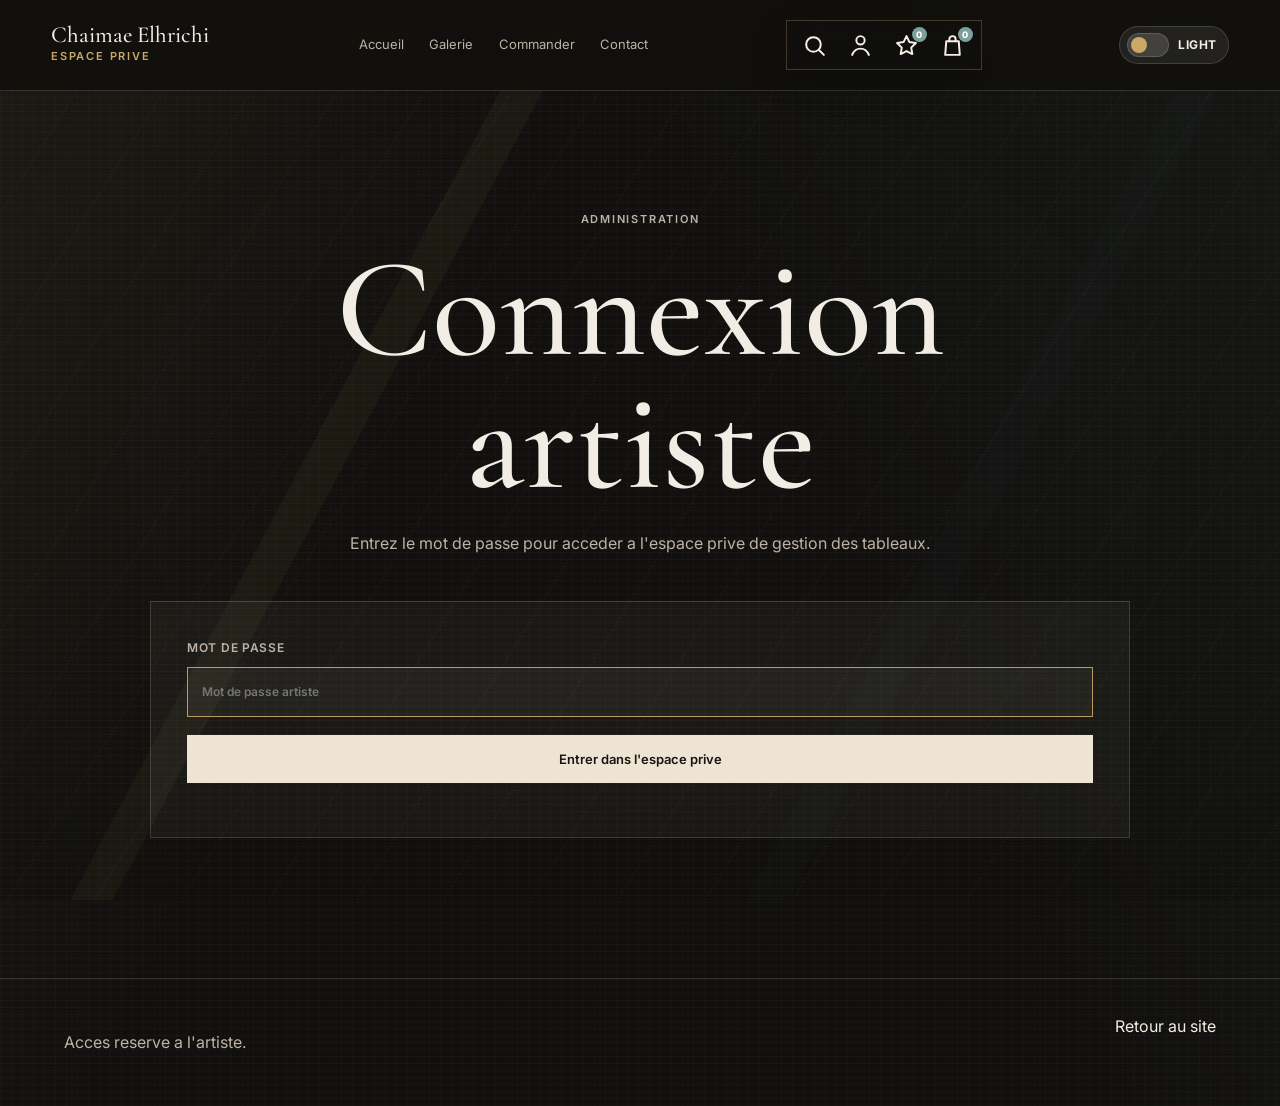
==== admin-espace.html @ 80d7bdbd "Add icon action bar" ====
<!doctype html>
<html lang="fr">
  <head>
    <meta charset="utf-8" />
    <meta name="viewport" content="width=device-width, initial-scale=1" />
    <title>Chaimae Elhrichi | Espace prive</title>
    <link rel="preconnect" href="https://fonts.googleapis.com" />
    <link rel="preconnect" href="https://fonts.gstatic.com" crossorigin />
    <link href="https://fonts.googleapis.com/css2?family=Cormorant+Garamond:wght@400;500;600&family=Inter:wght@300;400;500;600&display=swap" rel="stylesheet" />
    <link rel="stylesheet" href="styles.css?v=20260707-22" />
  </head>
  <body data-page="admin-private">
    <header class="site-header dark" data-reveal>
      <a class="brand" href="index.html"><span>Chaimae Elhrichi</span><small>Espace prive</small></a>
      <nav aria-label="Navigation principale">
        <a href="index.html">Accueil</a>
        <a href="galerie.html">Galerie</a>
        <a href="commander.html">Commander</a>
        <a href="contact.html">Contact</a>
      </nav>
      <div class="header-actions" aria-label="Actions rapides">
        <button class="icon-action" type="button" data-search-open aria-label="Rechercher une oeuvre">
          <svg viewBox="0 0 24 24" aria-hidden="true"><circle cx="11" cy="11" r="7"></circle><path d="m16.5 16.5 4.5 4.5"></path></svg>
        </button>
        <a class="icon-action account-icon" href="compte.html" data-account-link aria-label="Compte client">
          <svg viewBox="0 0 24 24" aria-hidden="true"><circle cx="12" cy="7" r="4"></circle><path d="M4 21c1.6-4.2 4.2-6 8-6s6.4 1.8 8 6"></path></svg>
        </a>
        <a class="icon-action" href="favoris.html" aria-label="Favoris">
          <svg viewBox="0 0 24 24" aria-hidden="true"><path d="m12 3 2.8 5.7 6.2.9-4.5 4.4 1.1 6.2L12 17.3l-5.6 2.9 1.1-6.2L3 9.6l6.2-.9L12 3Z"></path></svg>
          <span class="action-count" data-favorite-count>0</span>
        </a>
        <a class="icon-action" href="panier.html" aria-label="Panier">
          <svg viewBox="0 0 24 24" aria-hidden="true"><path d="M6 8h12l1 13H5L6 8Z"></path><path d="M9 8V6a3 3 0 0 1 6 0v2"></path></svg>
          <span class="action-count" data-cart-count>0</span>
        </a>
      </div>      <button class="theme-toggle" type="button" aria-label="Activer le mode clair" aria-pressed="false">
        <span class="theme-toggle-mark" aria-hidden="true"></span>
        <span class="theme-toggle-text">Light</span>
      </button>
    </header>

    <main class="page-main admin-page">
      <section class="page-intro" data-reveal>
        <p class="eyebrow">Espace prive</p>
        <h1>Gestion des tableaux</h1>
        <p>Ajoutez un nouveau tableau, consultez les ajouts et supprimez une oeuvre si necessaire.</p>
      </section>

      <section class="admin-panel" id="adminPanel">
        <form class="commission-form admin-form" id="adminArtworkForm">
          <label>Titre du tableau<input name="title" type="text" required placeholder="Ex. Le Roi du Silence" /></label>
          <label>Categorie
            <select name="category" required>
              <option value="portrait">Portrait</option>
              <option value="animalier">Animalier</option>
              <option value="paysage">Paysage</option>
              <option value="imaginaire">Imaginaire</option>
              <option value="commande">Commande personnalisee</option>
            </select>
          </label>
          <label>Image du tableau<input name="image" type="file" accept="image/*" required /></label>
          <label>Technique<input name="technique" type="text" placeholder="Acrylique sur toile" /></label>
          <label>Format<input name="size" type="text" placeholder="Format vertical, 60 x 80 cm..." /></label>
          <label>Annee<input name="year" type="text" value="2026" /></label>
          <label>Disponibilite / prix<input name="price" type="text" value="Sur demande" /></label>
          <label class="full">Description
            <textarea name="note" rows="5" placeholder="Courte description du tableau..."></textarea>
          </label>
          <div class="form-actions full">
            <button class="button primary" type="submit">Ajouter le tableau</button>
            <button class="button ghost" id="adminLogoutButton" type="button">Se deconnecter</button>
          </div>
        </form>

        <section class="admin-list-section">
          <p class="eyebrow">Tableaux ajoutes</p>
          <div class="admin-art-list" id="adminArtList"></div>
        </section>
      </section>
    </main>

    <footer class="footer">
      <p>Espace prive de Chaimae Elhrichi.</p>
      <a href="galerie.html">Voir la galerie</a>
    </footer>

    <script src="data.js?v=20260707-16"></script>
    <script src="script.js?v=20260707-22"></script>
    <script src="admin.js?v=20260707-7"></script>
  </body>
</html>
---- styles.css ----
:root {
  --ink: #f1ede4;
  --muted: #bcb3a6;
  --paper: #eee4d3;
  --charcoal: #11100e;
  --charcoal-2: #191713;
  --charcoal-3: #242019;
  --line: rgba(241, 237, 228, 0.16);
  --gold: #caa866;
  --green: #4e6658;
  --red: #8f332e;
  --blue: #355d72;
  --serif: "Cormorant Garamond", Georgia, serif;
  --sans: "Inter", Arial, sans-serif;
}

* {
  box-sizing: border-box;
}

html {
  scroll-behavior: smooth;
}

body {
  margin: 0;
  background: var(--charcoal);
  color: var(--ink);
  font-family: var(--sans);
  font-size: 16px;
  line-height: 1.7;
}

img {
  display: block;
  max-width: 100%;
}

a {
  color: inherit;
  text-decoration: none;
}

button,
input,
select,
textarea {
  font: inherit;
}

.site-header {
  position: fixed;
  inset: 0 0 auto;
  z-index: 20;
  display: flex;
  align-items: center;
  justify-content: space-between;
  gap: 22px;
  padding: 20px clamp(20px, 4vw, 56px);
  background: linear-gradient(rgba(17, 16, 14, 0.92), rgba(17, 16, 14, 0.28));
  backdrop-filter: blur(16px);
}

.site-header.dark {
  background: rgba(17, 16, 14, 0.92);
  border-bottom: 1px solid var(--line);
}

.brand {
  display: grid;
  min-width: 170px;
}

.brand span,
h1,
h2 {
  font-family: var(--serif);
  font-weight: 500;
  line-height: 0.95;
}

.brand span {
  font-size: 23px;
}

.brand small,
.eyebrow {
  color: var(--gold);
  font-size: 11px;
  font-weight: 600;
  letter-spacing: 0.16em;
  text-transform: uppercase;
}

nav {
  display: flex;
  flex-wrap: wrap;
  justify-content: flex-end;
  gap: clamp(12px, 2vw, 26px);
  color: var(--muted);
  font-size: 13px;
}

nav a {
  border-bottom: 1px solid transparent;
  transition: color 180ms ease, border-color 180ms ease;
}

nav a:hover,
nav a.active {
  color: var(--ink);
  border-color: var(--gold);
}

.hero {
  position: relative;
  min-height: 100svh;
  display: grid;
  align-items: end;
  overflow: hidden;
}

.hero-media {
  position: absolute;
  inset: 0;
}

.hero-media::after {
  content: "";
  position: absolute;
  inset: 0;
  background:
    linear-gradient(90deg, rgba(17, 16, 14, 0.9), rgba(17, 16, 14, 0.18) 62%),
    linear-gradient(0deg, rgba(17, 16, 14, 0.96), transparent 46%);
}

.hero-media img {
  width: 100%;
  height: 100%;
  object-fit: cover;
  transform: scale(1.02);
}

.hero-content {
  position: relative;
  z-index: 1;
  width: min(820px, calc(100% - 40px));
  margin: 0 auto;
  padding: 168px 0 90px;
}

h1 {
  margin: 14px 0 20px;
  font-size: clamp(58px, 11vw, 142px);
}

h2 {
  margin: 0;
  font-size: clamp(38px, 6.4vw, 80px);
}

.signature,
.page-intro p,
.feature-copy p,
.about-copy p,
.statement p,
.commission-aside p,
.contact-hero p {
  color: var(--muted);
}

.signature {
  width: min(650px, 100%);
  margin: 0 0 32px;
  font-size: clamp(18px, 2.3vw, 25px);
}

.button {
  display: inline-flex;
  min-height: 48px;
  align-items: center;
  justify-content: center;
  border: 1px solid var(--line);
  padding: 12px 20px;
  color: var(--ink);
  font-size: 13px;
  font-weight: 600;
  transition: transform 180ms ease, background 180ms ease, color 180ms ease, border-color 180ms ease;
}

.button:hover,
.text-link:hover,
.contact-card:hover {
  transform: translateY(-2px);
}

.button.primary {
  background: var(--paper);
  color: #171511;
  border-color: var(--paper);
}

.button.ghost {
  background: rgba(241, 237, 228, 0.04);
}

.hero-actions,
.form-actions {
  display: flex;
  flex-wrap: wrap;
  gap: 12px;
}

.statement {
  padding: 56px clamp(20px, 7vw, 110px);
  border-top: 1px solid var(--line);
  border-bottom: 1px solid var(--line);
  background: var(--charcoal-2);
}

.statement p {
  width: min(1060px, 100%);
  margin: 0 auto;
  font-family: var(--serif);
  font-size: clamp(29px, 4vw, 56px);
  line-height: 1.04;
}

.section,
.page-main {
  padding: clamp(86px, 11vw, 140px) clamp(20px, 5vw, 70px);
}

.page-main {
  min-height: calc(100svh - 120px);
  padding-top: clamp(132px, 16vw, 190px);
}

.page-intro,
.contact-hero {
  width: min(920px, 100%);
  margin: 0 auto 44px;
  text-align: center;
}

.page-intro p,
.contact-hero p {
  width: min(690px, 100%);
  margin: 20px auto 0;
}

.split-feature {
  display: grid;
  grid-template-columns: minmax(260px, 0.8fr) minmax(320px, 1.2fr);
  align-items: center;
  gap: clamp(32px, 7vw, 96px);
}

.text-link {
  display: inline-flex;
  margin-top: 16px;
  color: var(--gold);
  font-weight: 600;
  transition: transform 180ms ease;
}

.featured-strip {
  display: grid;
  grid-template-columns: repeat(3, 1fr);
  gap: 16px;
}

.featured-work {
  display: grid;
  gap: 12px;
  color: var(--muted);
  font-family: var(--serif);
  font-size: 26px;
}

.featured-work img {
  width: 100%;
  aspect-ratio: 4 / 5;
  object-fit: cover;
}

.filters {
  display: flex;
  flex-wrap: wrap;
  justify-content: center;
  gap: 10px;
  margin-bottom: 36px;
}

.filter {
  min-height: 40px;
  border: 1px solid var(--line);
  background: transparent;
  color: var(--muted);
  padding: 9px 15px;
  cursor: pointer;
  transition: background 180ms ease, color 180ms ease, border-color 180ms ease;
}

.filter:hover,
.filter.active {
  border-color: rgba(202, 168, 102, 0.72);
  background: rgba(202, 168, 102, 0.1);
  color: var(--ink);
}

.art-grid {
  display: grid;
  grid-template-columns: repeat(12, 1fr);
  gap: clamp(18px, 2vw, 28px);
}

.art-card {
  grid-column: span 4;
  border: 0;
  padding: 0;
  background: transparent;
  color: inherit;
  text-align: left;
  cursor: zoom-in;
}

.art-card:nth-child(6n + 2),
.art-card:nth-child(6n + 5) {
  grid-column: span 5;
}

.art-card:nth-child(6n + 3) {
  grid-column: span 3;
}

.art-frame {
  display: block;
  overflow: hidden;
  aspect-ratio: 4 / 5;
  background: var(--charcoal-3);
}

.art-card:nth-child(6n + 2) .art-frame,
.art-card:nth-child(6n + 4) .art-frame {
  aspect-ratio: 1 / 1;
}

.art-card:nth-child(6n + 5) .art-frame {
  aspect-ratio: 5 / 4;
}

.art-frame img {
  width: 100%;
  height: 100%;
  object-fit: cover;
  transition: transform 520ms ease, filter 520ms ease;
}

.art-card:hover .art-frame img {
  transform: scale(1.045);
  filter: saturate(1.08);
}

.art-meta {
  display: flex;
  justify-content: space-between;
  gap: 16px;
  padding-top: 13px;
}

.art-title {
  display: block;
  font-family: var(--serif);
  font-size: 27px;
  line-height: 1.02;
}

.art-category,
.art-price {
  display: block;
  margin-top: 4px;
  color: var(--muted);
  font-size: 12px;
}

.art-price {
  text-align: right;
}

.about-page,
.commission-layout {
  display: grid;
  grid-template-columns: minmax(280px, 0.8fr) minmax(320px, 1.2fr);
  gap: clamp(34px, 7vw, 92px);
  align-items: start;
}

.about-portrait img,
.commission-aside img {
  width: 100%;
  aspect-ratio: 4 / 5;
  object-fit: cover;
}

.about-copy h1 {
  font-size: clamp(48px, 7vw, 92px);
}

.commission-aside {
  display: grid;
  gap: 18px;
}

.commission-form {
  display: grid;
  grid-template-columns: repeat(2, minmax(0, 1fr));
  gap: 18px;
}

label {
  display: grid;
  gap: 8px;
  color: var(--muted);
  font-size: 12px;
  font-weight: 600;
  letter-spacing: 0.06em;
  text-transform: uppercase;
}

input,
select,
textarea {
  width: 100%;
  border: 1px solid var(--line);
  border-radius: 0;
  background: rgba(241, 237, 228, 0.04);
  color: var(--ink);
  padding: 14px;
  outline: 0;
  text-transform: none;
}

select option {
  color: #171511;
}

textarea {
  resize: vertical;
}

input:focus,
select:focus,
textarea:focus {
  border-color: rgba(202, 168, 102, 0.9);
}

.full {
  grid-column: 1 / -1;
}

.contact-grid {
  display: grid;
  grid-template-columns: repeat(3, 1fr);
  gap: 18px;
}

.contact-card {
  min-height: 220px;
  display: grid;
  align-content: end;
  gap: 10px;
  border: 1px solid var(--line);
  padding: 26px;
  background: var(--charcoal-2);
  transition: transform 180ms ease, border-color 180ms ease;
}

.contact-card:hover {
  border-color: rgba(202, 168, 102, 0.72);
}

.contact-card span {
  color: var(--gold);
  font-size: 12px;
  font-weight: 600;
  letter-spacing: 0.14em;
  text-transform: uppercase;
}

.contact-card strong {
  font-family: var(--serif);
  font-size: clamp(28px, 3vw, 42px);
  line-height: 1;
}

.footer {
  display: flex;
  justify-content: space-between;
  gap: 22px;
  padding: 34px clamp(20px, 5vw, 70px);
  border-top: 1px solid var(--line);
  color: var(--muted);
}

.footer a {
  color: var(--ink);
}

.lightbox {
  width: min(1160px, calc(100% - 32px));
  max-height: calc(100svh - 32px);
  border: 1px solid var(--line);
  padding: 0;
  background: #11100e;
  color: var(--ink);
}

.lightbox::backdrop {
  background: rgba(0, 0, 0, 0.82);
  backdrop-filter: blur(10px);
}

.close-lightbox {
  position: absolute;
  top: 14px;
  right: 14px;
  z-index: 3;
  width: 42px;
  height: 42px;
  border: 1px solid var(--line);
  background: rgba(17, 16, 14, 0.72);
  color: var(--ink);
  cursor: pointer;
  font-size: 24px;
}

.lightbox-layout {
  display: grid;
  grid-template-columns: minmax(0, 1.35fr) minmax(300px, 0.65fr);
  min-height: 560px;
}

.lightbox-layout img {
  width: 100%;
  height: 100%;
  max-height: calc(100svh - 32px);
  object-fit: contain;
  background: #070706;
}

.lightbox-copy {
  align-self: center;
  padding: clamp(28px, 4vw, 52px);
}

.lightbox-copy h2 {
  margin: 8px 0 14px;
  font-size: clamp(38px, 5vw, 68px);
}

.art-note {
  color: var(--muted);
}

dl {
  display: grid;
  gap: 14px;
  margin: 24px 0 30px;
}

dl div {
  border-top: 1px solid var(--line);
  padding-top: 12px;
}

dt {
  color: var(--muted);
  font-size: 11px;
  font-weight: 600;
  letter-spacing: 0.12em;
  text-transform: uppercase;
}

dd {
  margin: 3px 0 0;
}

[data-reveal] {
  opacity: 0;
  transform: translateY(18px);
  transition: opacity 700ms ease, transform 700ms ease;
}

[data-reveal].is-visible {
  opacity: 1;
  transform: translateY(0);
}

@media (max-width: 920px) {
  .site-header {
    position: absolute;
    align-items: flex-start;
    flex-direction: column;
  }

  nav {
    justify-content: flex-start;
  }

  .split-feature,
  .about-page,
  .commission-layout,
  .lightbox-layout {
    grid-template-columns: 1fr;
  }

  .featured-strip,
  .contact-grid {
    grid-template-columns: 1fr;
  }

  .art-card,
  .art-card:nth-child(6n + 2),
  .art-card:nth-child(6n + 3),
  .art-card:nth-child(6n + 5) {
    grid-column: span 6;
  }

  .lightbox-layout img {
    height: 56svh;
  }
}

@media (max-width: 640px) {
  .site-header {
    padding: 18px 20px;
  }

  nav {
    gap: 11px;
    font-size: 12px;
  }

  h1 {
    font-size: clamp(54px, 17vw, 82px);
  }

  .hero-content {
    padding-top: 214px;
  }

  .hero-actions .button,
  .form-actions .button {
    width: 100%;
  }

  .art-card,
  .art-card:nth-child(6n + 2),
  .art-card:nth-child(6n + 3),
  .art-card:nth-child(6n + 5) {
    grid-column: 1 / -1;
  }

  .commission-form {
    grid-template-columns: 1fr;
  }

  .footer {
    flex-direction: column;
  }
}
/* Uniform gallery thumbnails */
.art-grid {
  grid-template-columns: repeat(auto-fit, minmax(240px, 1fr));
}

.art-card,
.art-card:nth-child(6n + 2),
.art-card:nth-child(6n + 3),
.art-card:nth-child(6n + 5) {
  grid-column: auto;
}

.art-frame,
.art-card:nth-child(6n + 2) .art-frame,
.art-card:nth-child(6n + 4) .art-frame,
.art-card:nth-child(6n + 5) .art-frame {
  aspect-ratio: 1 / 1;
}
@media (max-width: 640px) {
  .art-grid {
    grid-template-columns: 1fr;
  }
}
/* Artistic home atmosphere and motion */
body {
  position: relative;
  overflow-x: hidden;
  background:
    linear-gradient(135deg, rgba(143, 51, 46, 0.18), transparent 28%),
    linear-gradient(215deg, rgba(53, 93, 114, 0.22), transparent 34%),
    repeating-linear-gradient(102deg, rgba(241, 237, 228, 0.025) 0 1px, transparent 1px 16px),
    var(--charcoal);
}

body::before {
  content: "";
  position: fixed;
  inset: 0;
  z-index: -2;
  pointer-events: none;
  background:
    linear-gradient(120deg, transparent 0 18%, rgba(202, 168, 102, 0.11) 18% 20%, transparent 20% 42%, rgba(78, 102, 88, 0.12) 42% 44%, transparent 44% 100%),
    repeating-linear-gradient(16deg, rgba(241, 237, 228, 0.035) 0 2px, transparent 2px 22px);
  background-size: 150% 150%, 100% 100%;
  mix-blend-mode: screen;
  opacity: 0.78;
  animation: studioWash 18s ease-in-out infinite alternate;
}

body::after {
  content: "";
  position: fixed;
  inset: 0;
  z-index: -1;
  pointer-events: none;
  background-image:
    linear-gradient(rgba(241, 237, 228, 0.045) 1px, transparent 1px),
    linear-gradient(90deg, rgba(241, 237, 228, 0.035) 1px, transparent 1px);
  background-size: 72px 72px;
  mask-image: linear-gradient(to bottom, transparent, black 18%, black 78%, transparent);
  opacity: 0.26;
}

.home-hero::before {
  content: "";
  position: absolute;
  inset: auto 0 0;
  z-index: 1;
  height: 34%;
  background: linear-gradient(to top, rgba(17, 16, 14, 0.98), transparent);
  pointer-events: none;
}

.hero-media img {
  animation: heroBreath 16s ease-in-out infinite alternate;
  transform-origin: center;
}

.hero-content .eyebrow,
.hero-content h1,
.signature,
.hero-actions {
  animation: riseIn 900ms ease both;
}

.hero-content h1 {
  animation-delay: 120ms;
}

.signature {
  animation-delay: 240ms;
}

.hero-actions {
  animation-delay: 360ms;
}

.button {
  position: relative;
  overflow: hidden;
}

.button::after {
  content: "";
  position: absolute;
  inset: 0;
  background: linear-gradient(110deg, transparent 0 35%, rgba(255, 255, 255, 0.22) 48%, transparent 62% 100%);
  transform: translateX(-120%);
  transition: transform 620ms ease;
}

.button:hover::after {
  transform: translateX(120%);
}

.artistic-statement {
  position: relative;
  overflow: hidden;
  padding: clamp(78px, 10vw, 132px) clamp(20px, 7vw, 110px);
  background:
    linear-gradient(90deg, rgba(17, 16, 14, 0.7), rgba(17, 16, 14, 0.1)),
    linear-gradient(135deg, rgba(143, 51, 46, 0.42), transparent 34%),
    linear-gradient(24deg, transparent 0 48%, rgba(202, 168, 102, 0.2) 48% 52%, transparent 52%),
    var(--charcoal-2);
}

.artistic-statement::before {
  content: "";
  position: absolute;
  inset: -20% -12%;
  background:
    repeating-linear-gradient(118deg, transparent 0 18px, rgba(241, 237, 228, 0.06) 18px 20px, transparent 20px 46px),
    linear-gradient(75deg, transparent 0 26%, rgba(53, 93, 114, 0.34) 26% 31%, transparent 31% 100%);
  opacity: 0.85;
  transform: rotate(-2deg);
  animation: brushDrift 14s ease-in-out infinite alternate;
}

.artistic-statement::after {
  content: "";
  position: absolute;
  left: clamp(18px, 8vw, 120px);
  right: clamp(18px, 8vw, 120px);
  bottom: 28px;
  height: 1px;
  background: linear-gradient(90deg, transparent, rgba(202, 168, 102, 0.76), transparent);
}

.statement-inner {
  position: relative;
  z-index: 1;
  width: min(980px, 100%);
  margin: 0 auto;
  display: grid;
  gap: 20px;
}

.statement .statement-lead {
  width: min(900px, 100%);
  margin: 0;
  color: var(--ink);
  text-wrap: balance;
}

.statement .statement-note {
  width: min(620px, 100%);
  margin: 0 0 0 auto;
  color: rgba(241, 237, 228, 0.78);
  font-family: var(--sans);
  font-size: clamp(16px, 1.8vw, 21px);
  line-height: 1.65;
}

.featured-work {
  transform: translateY(0);
  transition: transform 300ms ease, color 300ms ease;
}

.featured-work:hover {
  color: var(--ink);
  transform: translateY(-8px);
}

.featured-work img {
  transition: transform 700ms ease, filter 700ms ease, box-shadow 300ms ease;
}

.featured-work:hover img {
  transform: scale(1.035) rotate(-0.6deg);
  filter: saturate(1.15) contrast(1.04);
  box-shadow: 0 22px 48px rgba(0, 0, 0, 0.34);
}

[data-reveal] {
  transition: opacity 820ms ease, transform 820ms ease, filter 820ms ease;
  filter: blur(8px);
}

[data-reveal].is-visible {
  filter: blur(0);
}

@keyframes studioWash {
  from {
    background-position: 0% 0%, 0 0;
    opacity: 0.52;
  }
  to {
    background-position: 100% 70%, 0 0;
    opacity: 0.82;
  }
}

@keyframes heroBreath {
  from {
    transform: scale(1.02) translate3d(0, 0, 0);
    filter: saturate(1) contrast(1);
  }
  to {
    transform: scale(1.1) translate3d(-1.6%, 1.2%, 0);
    filter: saturate(1.12) contrast(1.05);
  }
}

@keyframes riseIn {
  from {
    opacity: 0;
    transform: translateY(28px);
  }
  to {
    opacity: 1;
    transform: translateY(0);
  }
}

@keyframes brushDrift {
  from {
    transform: translateX(-2%) rotate(-2deg);
  }
  to {
    transform: translateX(2%) rotate(1deg);
  }
}

@media (prefers-reduced-motion: reduce) {
  *,
  *::before,
  *::after {
    animation-duration: 1ms !important;
    animation-iteration-count: 1 !important;
    scroll-behavior: auto !important;
    transition-duration: 1ms !important;
  }
}

@media (max-width: 640px) {
  .artistic-statement {
    padding: 70px 20px;
  }

  .statement .statement-note {
    margin-left: 0;
  }
}
/* Refined canvas background and light/dark theme */
html {
  color-scheme: dark;
}

html[data-theme="light"] {
  color-scheme: light;
  --ink: #1d1812;
  --muted: #6f6255;
  --paper: #1d1812;
  --charcoal: #f5ecde;
  --charcoal-2: #fff8ed;
  --charcoal-3: #e7dac8;
  --line: rgba(29, 24, 18, 0.16);
  --gold: #9f7331;
  --green: #587062;
  --red: #9d4037;
  --blue: #426f86;
}

body {
  background-color: var(--charcoal);
  background-image:
    linear-gradient(115deg, rgba(202, 168, 102, 0.08), transparent 34%),
    linear-gradient(245deg, rgba(78, 102, 88, 0.1), transparent 38%),
    repeating-linear-gradient(0deg, rgba(241, 237, 228, 0.028) 0 1px, transparent 1px 7px),
    repeating-linear-gradient(90deg, rgba(241, 237, 228, 0.02) 0 1px, transparent 1px 11px);
}

html[data-theme="light"] body {
  background-image:
    linear-gradient(115deg, rgba(202, 168, 102, 0.16), transparent 34%),
    linear-gradient(245deg, rgba(66, 111, 134, 0.12), transparent 38%),
    repeating-linear-gradient(0deg, rgba(29, 24, 18, 0.035) 0 1px, transparent 1px 8px),
    repeating-linear-gradient(90deg, rgba(29, 24, 18, 0.026) 0 1px, transparent 1px 13px);
}

body::before {
  background:
    linear-gradient(118deg, transparent 0 26%, rgba(202, 168, 102, 0.1) 26% 28%, transparent 28% 58%, rgba(53, 93, 114, 0.08) 58% 60%, transparent 60%),
    repeating-linear-gradient(122deg, transparent 0 38px, rgba(241, 237, 228, 0.035) 38px 40px, transparent 40px 74px);
  background-size: 120% 120%, auto;
  mix-blend-mode: normal;
  opacity: 0.55;
  animation: canvasDrift 24s ease-in-out infinite alternate;
}

body::after {
  background-image:
    radial-gradient(ellipse at center, transparent 0 54%, rgba(0, 0, 0, 0.3) 100%),
    linear-gradient(rgba(241, 237, 228, 0.03) 1px, transparent 1px),
    linear-gradient(90deg, rgba(241, 237, 228, 0.024) 1px, transparent 1px);
  background-size: 100% 100%, 96px 96px, 96px 96px;
  opacity: 0.24;
  mask-image: none;
}

html[data-theme="light"] body::before {
  background:
    linear-gradient(118deg, transparent 0 26%, rgba(159, 115, 49, 0.13) 26% 28%, transparent 28% 58%, rgba(66, 111, 134, 0.1) 58% 60%, transparent 60%),
    repeating-linear-gradient(122deg, transparent 0 38px, rgba(29, 24, 18, 0.04) 38px 40px, transparent 40px 74px);
  opacity: 0.48;
}

html[data-theme="light"] body::after {
  background-image:
    radial-gradient(ellipse at center, transparent 0 58%, rgba(157, 135, 108, 0.22) 100%),
    linear-gradient(rgba(29, 24, 18, 0.034) 1px, transparent 1px),
    linear-gradient(90deg, rgba(29, 24, 18, 0.026) 1px, transparent 1px);
}

.site-header {
  background: linear-gradient(rgba(17, 16, 14, 0.88), rgba(17, 16, 14, 0.32));
}

.site-header.dark {
  background: rgba(17, 16, 14, 0.9);
}

html[data-theme="light"] .site-header,
html[data-theme="light"] .site-header.dark {
  background: rgba(255, 248, 237, 0.86);
  border-bottom: 1px solid rgba(29, 24, 18, 0.12);
  box-shadow: 0 12px 34px rgba(96, 71, 44, 0.08);
}

.theme-toggle {
  display: inline-flex;
  align-items: center;
  gap: 9px;
  min-height: 38px;
  border: 1px solid var(--line);
  border-radius: 999px;
  padding: 6px 11px 6px 7px;
  background: rgba(241, 237, 228, 0.08);
  color: var(--ink);
  cursor: pointer;
  font-size: 12px;
  font-weight: 700;
  letter-spacing: 0.04em;
  text-transform: uppercase;
  transition: background 220ms ease, border-color 220ms ease, transform 220ms ease;
}

.theme-toggle:hover {
  transform: translateY(-2px);
  border-color: rgba(202, 168, 102, 0.72);
}

.theme-toggle-mark {
  position: relative;
  width: 42px;
  height: 24px;
  border-radius: 999px;
  background: rgba(241, 237, 228, 0.16);
  box-shadow: inset 0 0 0 1px var(--line);
}

.theme-toggle-mark::before {
  content: "";
  position: absolute;
  top: 4px;
  left: 4px;
  width: 16px;
  height: 16px;
  border-radius: 50%;
  background: var(--gold);
  transition: transform 220ms ease, background 220ms ease;
}

.theme-toggle[aria-pressed="true"] .theme-toggle-mark::before {
  transform: translateX(18px);
  background: var(--blue);
}

html[data-theme="light"] .theme-toggle {
  background: rgba(29, 24, 18, 0.045);
}

.artistic-statement {
  background:
    linear-gradient(90deg, rgba(17, 16, 14, 0.62), rgba(17, 16, 14, 0.16)),
    repeating-linear-gradient(108deg, rgba(202, 168, 102, 0.08) 0 2px, transparent 2px 30px),
    var(--charcoal-2);
}

.artistic-statement::before {
  background:
    linear-gradient(120deg, transparent 0 32%, rgba(202, 168, 102, 0.16) 32% 34%, transparent 34% 100%),
    repeating-linear-gradient(8deg, rgba(241, 237, 228, 0.03) 0 1px, transparent 1px 8px);
  opacity: 0.72;
  animation: canvasDrift 24s ease-in-out infinite alternate;
}

html[data-theme="light"] .artistic-statement {
  background:
    linear-gradient(90deg, rgba(255, 248, 237, 0.9), rgba(255, 248, 237, 0.56)),
    repeating-linear-gradient(108deg, rgba(159, 115, 49, 0.1) 0 2px, transparent 2px 30px),
    var(--charcoal-2);
}

html[data-theme="light"] .statement .statement-lead,
html[data-theme="light"] .statement .statement-note {
  color: var(--ink);
}

html[data-theme="light"] .button.primary {
  background: #1d1812;
  border-color: #1d1812;
  color: #fff8ed;
}

html[data-theme="light"] .button.ghost,
html[data-theme="light"] input,
html[data-theme="light"] select,
html[data-theme="light"] textarea,
html[data-theme="light"] .contact-card {
  background: rgba(255, 248, 237, 0.62);
}

html[data-theme="light"] .lightbox {
  background: #fff8ed;
  color: var(--ink);
}

html[data-theme="light"] .lightbox-layout img {
  background: #ede1cf;
}

@keyframes canvasDrift {
  from {
    background-position: 0% 0%, 0 0;
  }
  to {
    background-position: 100% 42%, 0 0;
  }
}

@media (max-width: 920px) {
  .theme-toggle {
    align-self: flex-start;
  }
}
/* Keep hero text readable over artwork in both themes */
.hero-content,
.hero-content h1,
.hero-content .signature {
  color: #f8efe4;
}

.hero-content h1 {
  text-shadow: 0 10px 36px rgba(0, 0, 0, 0.86);
}

.hero-content .eyebrow {
  color: #d9ad55;
  text-shadow: 0 4px 18px rgba(0, 0, 0, 0.82);
}

.hero-content .signature {
  color: rgba(248, 239, 228, 0.88);
  text-shadow: 0 5px 22px rgba(0, 0, 0, 0.78);
}

html[data-theme="light"] .hero-media::after {
  background:
    linear-gradient(90deg, rgba(12, 10, 8, 0.9), rgba(12, 10, 8, 0.28) 62%),
    linear-gradient(0deg, rgba(12, 10, 8, 0.88), transparent 50%);
}

html[data-theme="light"] .home-hero .button.primary {
  background: #fff8ed;
  border-color: #fff8ed;
  color: #1d1812;
}

html[data-theme="light"] .home-hero .button.ghost {
  background: rgba(0, 0, 0, 0.28);
  border-color: rgba(255, 248, 237, 0.42);
  color: #fff8ed;
}
/* Private administration */
.admin-login,
.admin-panel,
.admin-list-section {
  width: min(980px, 100%);
  margin: 0 auto;
}

.admin-login {
  display: grid;
  gap: 18px;
  border: 1px solid var(--line);
  padding: clamp(22px, 4vw, 36px);
  background: rgba(241, 237, 228, 0.04);
}

.admin-panel {
  display: grid;
  gap: 42px;
}

.admin-form {
  border: 1px solid var(--line);
  padding: clamp(22px, 4vw, 36px);
  background: rgba(241, 237, 228, 0.04);
}

.admin-message,
.admin-empty {
  margin: 0;
  color: var(--muted);
}

.admin-art-list {
  display: grid;
  gap: 14px;
  margin-top: 18px;
}

.admin-art-item {
  display: grid;
  grid-template-columns: 84px minmax(0, 1fr) auto;
  align-items: center;
  gap: 16px;
  border: 1px solid var(--line);
  padding: 12px;
  background: rgba(241, 237, 228, 0.04);
}

.admin-art-item img {
  width: 84px;
  aspect-ratio: 1 / 1;
  object-fit: cover;
}

.admin-art-item strong,
.admin-art-item span {
  display: block;
}

.admin-art-item strong {
  font-family: var(--serif);
  font-size: 24px;
  line-height: 1;
}

.admin-art-item span {
  color: var(--muted);
  font-size: 12px;
  margin-top: 5px;
}

html[data-theme="light"] .admin-login,
html[data-theme="light"] .admin-form,
html[data-theme="light"] .admin-art-item {
  background: rgba(255, 248, 237, 0.66);
}

@media (max-width: 640px) {
  .admin-art-item {
    grid-template-columns: 64px minmax(0, 1fr);
  }

  .admin-art-item img {
    width: 64px;
  }

  .admin-art-item .button {
    grid-column: 1 / -1;
    width: 100%;
  }
}
/* Dynamic about artwork */
.about-rotator {
  position: relative;
  overflow: hidden;
  background: var(--charcoal-3);
}

.about-rotator img {
  transition: opacity 520ms ease, transform 900ms ease, filter 520ms ease;
}

.about-rotator.is-changing img {
  opacity: 0;
  transform: scale(1.035);
  filter: blur(5px);
}

.about-art-caption {
  position: absolute;
  left: 16px;
  right: 16px;
  bottom: 16px;
  z-index: 2;
  display: inline-flex;
  width: fit-content;
  max-width: calc(100% - 32px);
  padding: 9px 12px;
  background: rgba(17, 16, 14, 0.68);
  color: #f8efe4;
  font-family: var(--serif);
  font-size: clamp(20px, 2.4vw, 30px);
  line-height: 1;
  backdrop-filter: blur(12px);
}

html[data-theme="light"] .about-art-caption {
  background: rgba(255, 248, 237, 0.78);
  color: #1d1812;
}
/* Light mode uses a white artwork veil instead of a black one */
html[data-theme="light"] .hero-media::after {
  background:
    linear-gradient(90deg, rgba(255, 248, 237, 0.9), rgba(255, 248, 237, 0.24) 62%),
    linear-gradient(0deg, rgba(255, 248, 237, 0.88), transparent 50%);
}

html[data-theme="light"] .home-hero::before {
  background: linear-gradient(to top, rgba(255, 248, 237, 0.94), transparent);
}

html[data-theme="light"] .hero-content,
html[data-theme="light"] .hero-content h1,
html[data-theme="light"] .hero-content .signature {
  color: #1d1812;
}

html[data-theme="light"] .hero-content h1 {
  text-shadow: 0 10px 34px rgba(255, 248, 237, 0.82);
}

html[data-theme="light"] .hero-content .eyebrow {
  color: #9f7331;
  text-shadow: 0 4px 18px rgba(255, 248, 237, 0.72);
}

html[data-theme="light"] .hero-content .signature {
  color: rgba(29, 24, 18, 0.78);
  text-shadow: 0 5px 20px rgba(255, 248, 237, 0.78);
}
/* Polished mobile layout */
@media (max-width: 760px) {
  body {
    font-size: 15px;
    line-height: 1.6;
  }

  .site-header,
  .site-header.dark {
    position: sticky;
    top: 0;
    display: grid;
    grid-template-columns: minmax(0, 1fr) auto;
    align-items: center;
    gap: 12px;
    padding: 12px 14px 10px;
    background: rgba(17, 16, 14, 0.94);
    border-bottom: 1px solid var(--line);
  }

  html[data-theme="light"] .site-header,
  html[data-theme="light"] .site-header.dark {
    background: rgba(255, 248, 237, 0.94);
  }

  .brand {
    min-width: 0;
  }

  .brand span {
    font-size: 20px;
    line-height: 1;
  }

  .brand small {
    font-size: 9px;
    letter-spacing: 0.12em;
  }

  .site-header nav {
    grid-column: 1 / -1;
    display: flex;
    flex-wrap: nowrap;
    gap: 8px;
    max-width: 100%;
    overflow-x: auto;
    padding: 4px 0 2px;
    scrollbar-width: none;
  }

  .site-header nav::-webkit-scrollbar {
    display: none;
  }

  nav a {
    flex: 0 0 auto;
    min-height: 34px;
    display: inline-flex;
    align-items: center;
    border: 1px solid var(--line);
    padding: 6px 10px;
    background: rgba(241, 237, 228, 0.05);
    font-size: 12px;
  }

  nav a.active {
    border-color: rgba(202, 168, 102, 0.78);
    background: rgba(202, 168, 102, 0.12);
  }

  .theme-toggle {
    min-height: 34px;
    padding: 5px 9px 5px 6px;
    font-size: 10px;
  }

  .theme-toggle-mark {
    width: 36px;
    height: 21px;
  }

  .theme-toggle-mark::before {
    width: 13px;
    height: 13px;
  }

  .theme-toggle[aria-pressed="true"] .theme-toggle-mark::before {
    transform: translateX(15px);
  }

  .hero {
    min-height: calc(100svh - 104px);
    align-items: end;
  }

  .hero-media img {
    object-position: center top;
  }

  .hero-content {
    width: calc(100% - 28px);
    padding: clamp(150px, 38svh, 260px) 0 36px;
  }

  h1 {
    margin: 10px 0 14px;
    font-size: clamp(46px, 15vw, 70px);
    line-height: 0.92;
  }

  h2,
  .about-copy h1 {
    font-size: clamp(34px, 11vw, 52px);
  }

  .signature {
    margin-bottom: 22px;
    font-size: 17px;
    line-height: 1.45;
  }

  .hero-actions,
  .form-actions {
    display: grid;
    grid-template-columns: 1fr;
    gap: 10px;
  }

  .button,
  .hero-actions .button,
  .form-actions .button {
    width: 100%;
    min-height: 46px;
    padding: 11px 14px;
    text-align: center;
  }

  .statement,
  .section,
  .page-main {
    padding-left: 16px;
    padding-right: 16px;
  }

  .page-main {
    padding-top: 52px;
  }

  .page-intro,
  .contact-hero {
    margin-bottom: 30px;
    text-align: left;
  }

  .page-intro p,
  .contact-hero p {
    margin-left: 0;
    margin-right: 0;
  }

  .artistic-statement {
    padding: 58px 16px;
  }

  .statement .statement-lead {
    font-size: clamp(30px, 10vw, 46px);
    line-height: 1;
  }

  .statement .statement-note {
    margin-left: 0;
    font-size: 16px;
  }

  .split-feature,
  .about-page,
  .commission-layout,
  .lightbox-layout {
    grid-template-columns: 1fr;
    gap: 28px;
  }

  .featured-strip {
    grid-template-columns: 1fr;
  }

  .featured-work {
    font-size: 23px;
  }

  .about-portrait img,
  .commission-aside img,
  .featured-work img {
    aspect-ratio: 1 / 1;
  }

  .commission-form {
    grid-template-columns: 1fr;
    gap: 14px;
  }

  input,
  select,
  textarea {
    min-height: 48px;
    font-size: 16px;
  }

  .filters {
    justify-content: flex-start;
    flex-wrap: nowrap;
    overflow-x: auto;
    padding-bottom: 4px;
    margin-bottom: 24px;
    scrollbar-width: none;
  }

  .filters::-webkit-scrollbar {
    display: none;
  }

  .filter {
    flex: 0 0 auto;
  }

  .art-grid {
    grid-template-columns: 1fr;
    gap: 24px;
  }

  .art-meta {
    align-items: flex-start;
  }

  .art-title {
    font-size: 24px;
  }

  .contact-grid {
    grid-template-columns: 1fr;
    gap: 12px;
  }

  .contact-card {
    min-height: 150px;
    padding: 20px;
  }

  .footer {
    flex-direction: column;
    padding: 26px 16px;
  }

  .lightbox {
    width: calc(100% - 20px);
    max-height: calc(100svh - 20px);
  }

  .lightbox-layout {
    min-height: auto;
  }

  .lightbox-layout img {
    height: 46svh;
  }

  .lightbox-copy {
    padding: 22px;
  }
}

@media (max-width: 380px) {
  .brand span {
    font-size: 18px;
  }

  h1 {
    font-size: clamp(42px, 14vw, 58px);
  }

  .hero-content {
    padding-bottom: 28px;
  }
}


/* Creative polish v17 */
.section-heading {
  width: min(980px, 100%);
  margin: 0 auto 30px;
  display: grid;
  gap: 12px;
}

.section-heading.compact {
  margin-bottom: 24px;
}

.section-heading h2 {
  max-width: 820px;
}

.collection-band {
  position: relative;
  padding-top: clamp(70px, 9vw, 120px);
  padding-bottom: clamp(70px, 9vw, 120px);
  overflow: hidden;
}

.collection-band::before {
  content: "";
  position: absolute;
  inset: 18px clamp(14px, 4vw, 54px);
  border: 1px solid var(--line);
  pointer-events: none;
}

.collection-grid {
  width: min(1120px, 100%);
  margin: 0 auto;
  display: grid;
  grid-template-columns: repeat(3, 1fr);
  gap: 16px;
}

.collection-card {
  min-height: 310px;
  position: relative;
  overflow: hidden;
  display: grid;
  align-content: end;
  gap: 10px;
  padding: 24px;
  border: 1px solid var(--line);
  background: var(--charcoal-2);
  transition: transform 260ms ease, border-color 260ms ease, filter 260ms ease;
}

.collection-card::before,
.collection-card::after {
  content: "";
  position: absolute;
  inset: 0;
  pointer-events: none;
}

.collection-card::before {
  background: linear-gradient(to top, rgba(17, 16, 14, 0.9), transparent 64%);
  z-index: 1;
}

.collection-card::after {
  opacity: 0.88;
  background-size: cover;
  background-position: center;
  transition: transform 700ms ease, filter 700ms ease;
}

.portrait-card::after { background-image: url("CHAMASITE/oeuvre-01.jpeg"); }
.nature-card::after { background-image: url("CHAMASITE/oeuvre-05.jpeg"); }
.dream-card::after { background-image: url("CHAMASITE/oeuvre-15.jpeg"); }

.collection-card:hover {
  transform: translateY(-8px);
  border-color: rgba(202, 168, 102, 0.72);
}

.collection-card:hover::after {
  transform: scale(1.08);
  filter: saturate(1.18) contrast(1.05);
}

.collection-card span,
.collection-card small {
  position: relative;
  z-index: 2;
}

.collection-card span {
  font-family: var(--serif);
  font-size: clamp(30px, 3vw, 44px);
  line-height: 0.95;
}

.collection-card small {
  max-width: 250px;
  color: rgba(248, 239, 228, 0.82);
  font-size: 13px;
}

.process-section {
  background:
    linear-gradient(135deg, rgba(202, 168, 102, 0.08), transparent 34%),
    linear-gradient(45deg, rgba(53, 93, 114, 0.08), transparent 40%),
    var(--charcoal-2);
  border-top: 1px solid var(--line);
  border-bottom: 1px solid var(--line);
}

.process-grid,
.order-guide {
  width: min(1120px, 100%);
  margin: 0 auto;
  display: grid;
  grid-template-columns: repeat(4, 1fr);
  gap: 14px;
}

.process-grid article,
.order-guide div {
  min-height: 176px;
  display: grid;
  align-content: start;
  gap: 12px;
  border: 1px solid var(--line);
  padding: 22px;
  background: rgba(241, 237, 228, 0.035);
}

.process-grid span,
.order-guide span,
.art-badge {
  color: var(--gold);
  font-size: 11px;
  font-weight: 700;
  letter-spacing: 0.14em;
  text-transform: uppercase;
}

.process-grid strong,
.order-guide strong {
  font-family: var(--serif);
  font-size: 31px;
  line-height: 0.96;
}

.process-grid p {
  margin: 0;
  color: var(--muted);
  font-size: 14px;
}

.gallery-note {
  width: min(820px, 100%);
  margin: 0 auto 28px;
  color: var(--muted);
  text-align: center;
}

.art-frame {
  position: relative;
}

.art-badge {
  position: absolute;
  left: 12px;
  bottom: 12px;
  z-index: 2;
  max-width: calc(100% - 24px);
  padding: 8px 10px;
  background: rgba(17, 16, 14, 0.72);
  color: #f8efe4;
  backdrop-filter: blur(10px);
}

.art-card:hover .art-badge {
  background: rgba(202, 168, 102, 0.92);
  color: #171511;
}

.studio-values {
  display: grid;
  grid-template-columns: minmax(260px, 0.85fr) minmax(320px, 1.15fr);
  gap: clamp(26px, 6vw, 80px);
  align-items: start;
  border-top: 1px solid var(--line);
}

.value-list {
  display: grid;
  gap: 12px;
}

.value-list p {
  margin: 0;
  display: grid;
  gap: 7px;
  border-top: 1px solid var(--line);
  padding: 18px 0 4px;
}

.value-list strong {
  font-family: var(--serif);
  font-size: 30px;
  line-height: 1;
}

.value-list span {
  color: var(--muted);
}

.order-guide {
  grid-template-columns: repeat(3, 1fr);
  margin-bottom: 34px;
}

.order-guide div {
  min-height: 118px;
}

html[data-theme="light"] .collection-card::before {
  background: linear-gradient(to top, rgba(29, 24, 18, 0.72), transparent 64%);
}

html[data-theme="light"] .process-grid article,
html[data-theme="light"] .order-guide div {
  background: rgba(255, 248, 237, 0.64);
}

html[data-theme="light"] .art-badge {
  background: rgba(255, 248, 237, 0.78);
  color: #1d1812;
}

@media (max-width: 900px) {
  .collection-grid,
  .process-grid,
  .studio-values,
  .order-guide {
    grid-template-columns: 1fr;
  }

  .collection-card {
    min-height: 250px;
  }

  .process-grid article,
  .order-guide div {
    min-height: auto;
  }

  .gallery-note {
    text-align: left;
  }
}
/* Mobile header alignment v17 */
@media (max-width: 760px) {
  .site-header .theme-toggle {
    grid-column: 2;
    grid-row: 1;
    justify-self: end;
    align-self: center;
    width: auto;
  }

  .site-header nav {
    grid-row: 2;
  }
}
/* Cart and checkout v18 */
.cart-nav-link {
  display: inline-flex;
  align-items: center;
  gap: 7px;
}

.cart-count {
  min-width: 20px;
  min-height: 20px;
  display: inline-flex;
  align-items: center;
  justify-content: center;
  border-radius: 999px;
  background: var(--gold);
  color: #171511;
  font-size: 11px;
  font-weight: 800;
  line-height: 1;
}

.cart-count[hidden] {
  display: none;
}

.cart-layout {
  width: min(1180px, 100%);
  margin: 0 auto;
  display: grid;
  grid-template-columns: minmax(0, 1.25fr) minmax(300px, 0.75fr);
  gap: clamp(22px, 4vw, 46px);
  align-items: start;
}

.cart-items {
  display: grid;
  gap: 14px;
}

.cart-item,
.empty-cart,
.cart-summary {
  border: 1px solid var(--line);
  background: rgba(241, 237, 228, 0.04);
}

.cart-item {
  display: grid;
  grid-template-columns: 118px minmax(0, 1fr) auto;
  gap: 18px;
  align-items: center;
  padding: 14px;
}

.cart-item img {
  width: 118px;
  aspect-ratio: 1 / 1;
  object-fit: cover;
}

.cart-item h2 {
  margin: 7px 0 8px;
  font-size: clamp(28px, 3.4vw, 46px);
}

.cart-item p,
.payment-note,
.cart-summary-text {
  margin: 0;
  color: var(--muted);
}

.empty-cart {
  min-height: 260px;
  display: grid;
  place-items: center;
  gap: 16px;
  padding: 28px;
  text-align: center;
}

.cart-summary {
  position: sticky;
  top: 104px;
  display: grid;
  gap: 18px;
  padding: clamp(22px, 3vw, 32px);
}

.cart-summary h2 {
  font-size: clamp(34px, 4vw, 58px);
}

.cart-actions {
  display: grid;
  gap: 10px;
}

.button.disabled,
.button[aria-disabled="true"] {
  opacity: 0.52;
  pointer-events: none;
}

.cart-toast {
  position: fixed;
  right: 18px;
  bottom: 18px;
  z-index: 60;
  max-width: min(360px, calc(100% - 36px));
  border: 1px solid rgba(202, 168, 102, 0.68);
  background: rgba(17, 16, 14, 0.92);
  color: #f8efe4;
  padding: 13px 15px;
  transform: translateY(16px);
  opacity: 0;
  pointer-events: none;
  transition: opacity 220ms ease, transform 220ms ease;
  backdrop-filter: blur(14px);
}

.cart-toast.is-visible {
  opacity: 1;
  transform: translateY(0);
}

html[data-theme="light"] .cart-item,
html[data-theme="light"] .empty-cart,
html[data-theme="light"] .cart-summary {
  background: rgba(255, 248, 237, 0.68);
}

html[data-theme="light"] .cart-toast {
  background: rgba(255, 248, 237, 0.94);
  color: #1d1812;
}

@media (max-width: 860px) {
  .cart-layout,
  .cart-item {
    grid-template-columns: 1fr;
  }

  .cart-summary {
    position: static;
  }

  .cart-item img {
    width: 100%;
  }
}
/* Client account v19 */
.account-layout {
  width: min(1180px, 100%);
  margin: 0 auto;
  display: grid;
  grid-template-columns: repeat(2, minmax(0, 1fr));
  gap: 18px;
  align-items: start;
}

.account-card {
  display: grid;
  gap: 16px;
  border: 1px solid var(--line);
  padding: clamp(22px, 4vw, 34px);
  background: rgba(241, 237, 228, 0.04);
}

.account-card h2 {
  font-size: clamp(34px, 4.8vw, 62px);
}

.account-profile {
  grid-column: 1 / -1;
}

.account-profile form {
  display: grid;
  grid-template-columns: repeat(2, minmax(0, 1fr));
  gap: 16px;
}

.account-profile textarea,
.account-profile .form-actions {
  grid-column: 1 / -1;
}

.account-message,
.cart-account-hint {
  margin: 0;
  color: var(--muted);
}

.cart-account-hint a {
  color: var(--gold);
  font-weight: 700;
}

.account-nav-link {
  white-space: nowrap;
}

html[data-theme="light"] .account-card {
  background: rgba(255, 248, 237, 0.68);
}

@media (max-width: 860px) {
  .account-layout,
  .account-profile form {
    grid-template-columns: 1fr;
  }
}
/* Icon action bar v21 */
.header-actions {
  display: inline-flex;
  align-items: center;
  gap: 14px;
  padding: 8px 10px;
  border: 1px solid rgba(241, 237, 228, 0.12);
  background: rgba(31, 39, 54, 0.52);
}

.icon-action {
  position: relative;
  width: 28px;
  height: 28px;
  display: inline-grid;
  place-items: center;
  border: 0;
  padding: 0;
  background: transparent;
  color: var(--ink);
  cursor: pointer;
}

.icon-action svg {
  width: 24px;
  height: 24px;
  fill: none;
  stroke: currentColor;
  stroke-width: 1.8;
  stroke-linecap: round;
  stroke-linejoin: round;
}

.icon-action:hover,
.icon-action.active {
  color: var(--gold);
}

.action-count {
  position: absolute;
  top: -4px;
  right: -6px;
  min-width: 15px;
  height: 15px;
  display: inline-flex;
  align-items: center;
  justify-content: center;
  border-radius: 999px;
  background: #7ca09b;
  color: #fff;
  font-size: 9px;
  font-weight: 800;
  line-height: 1;
}

.search-panel {
  width: min(720px, calc(100% - 28px));
  border: 1px solid var(--line);
  padding: 0;
  background: var(--charcoal-2);
  color: var(--ink);
}

.search-panel::backdrop {
  background: rgba(0, 0, 0, 0.68);
  backdrop-filter: blur(8px);
}

.search-box {
  display: grid;
  gap: 18px;
  padding: clamp(24px, 5vw, 42px);
}

.search-box input {
  min-height: 54px;
  font-size: 18px;
}

.search-results {
  display: grid;
  gap: 10px;
  max-height: 54svh;
  overflow: auto;
}

.search-result {
  display: grid;
  grid-template-columns: 72px minmax(0, 1fr);
  gap: 13px;
  align-items: center;
  border: 1px solid var(--line);
  padding: 10px;
  background: rgba(241, 237, 228, 0.04);
  color: inherit;
  cursor: pointer;
  text-align: left;
}

.search-result img {
  width: 72px;
  aspect-ratio: 1 / 1;
  object-fit: cover;
}

.search-result strong,
.search-result small {
  display: block;
}

.search-result strong {
  font-family: var(--serif);
  font-size: 24px;
  line-height: 1;
}

.search-result small {
  color: var(--muted);
  margin-top: 5px;
}

html[data-theme="light"] .header-actions {
  background: rgba(65, 75, 92, 0.08);
  border-color: rgba(29, 24, 18, 0.12);
}

@media (max-width: 760px) {
  .site-header {
    grid-template-columns: minmax(0, 1fr) auto auto;
  }

  .header-actions {
    grid-column: 1 / -1;
    grid-row: 3;
    justify-content: center;
    gap: 20px;
    width: 100%;
  }

  .site-header .theme-toggle {
    grid-column: 3;
  }
}
/* Icon bar refinement v22 */
.header-actions {
  border-radius: 0;
  background: rgba(45, 55, 74, 0.96);
  border-color: transparent;
  gap: 18px;
  padding: 10px 14px;
}

.icon-action {
  color: #fff8ed;
}

.icon-action svg {
  width: 25px;
  height: 25px;
  stroke-width: 1.9;
}

@media (max-width: 760px) {
  .header-actions {
    grid-column: 1 / -1;
    grid-row: 3;
    width: fit-content;
    justify-self: start;
    gap: 18px;
    padding: 9px 14px;
  }
}
/* Neutral icon bar v22 */
.header-actions {
  background: rgba(17, 16, 14, 0.58);
  border: 1px solid rgba(202, 168, 102, 0.28);
  box-shadow: 0 14px 34px rgba(0, 0, 0, 0.18);
  backdrop-filter: blur(16px);
}

.icon-action {
  color: #f8efe4;
}

.icon-action:hover,
.icon-action.active {
  color: var(--gold);
}

html[data-theme="light"] .header-actions {
  background: rgba(255, 248, 237, 0.72);
  border-color: rgba(159, 115, 49, 0.24);
  box-shadow: 0 12px 30px rgba(96, 71, 44, 0.1);
}

html[data-theme="light"] .icon-action {
  color: #1d1812;
}

html[data-theme="light"] .icon-action:hover,
html[data-theme="light"] .icon-action.active {
  color: var(--gold);
}

@media (max-width: 760px) {
  .header-actions {
    width: min(260px, 100%);
    justify-self: center;
    justify-content: center;
    gap: 22px;
    padding: 10px 16px;
  }

  .icon-action {
    width: 30px;
    height: 30px;
  }
}
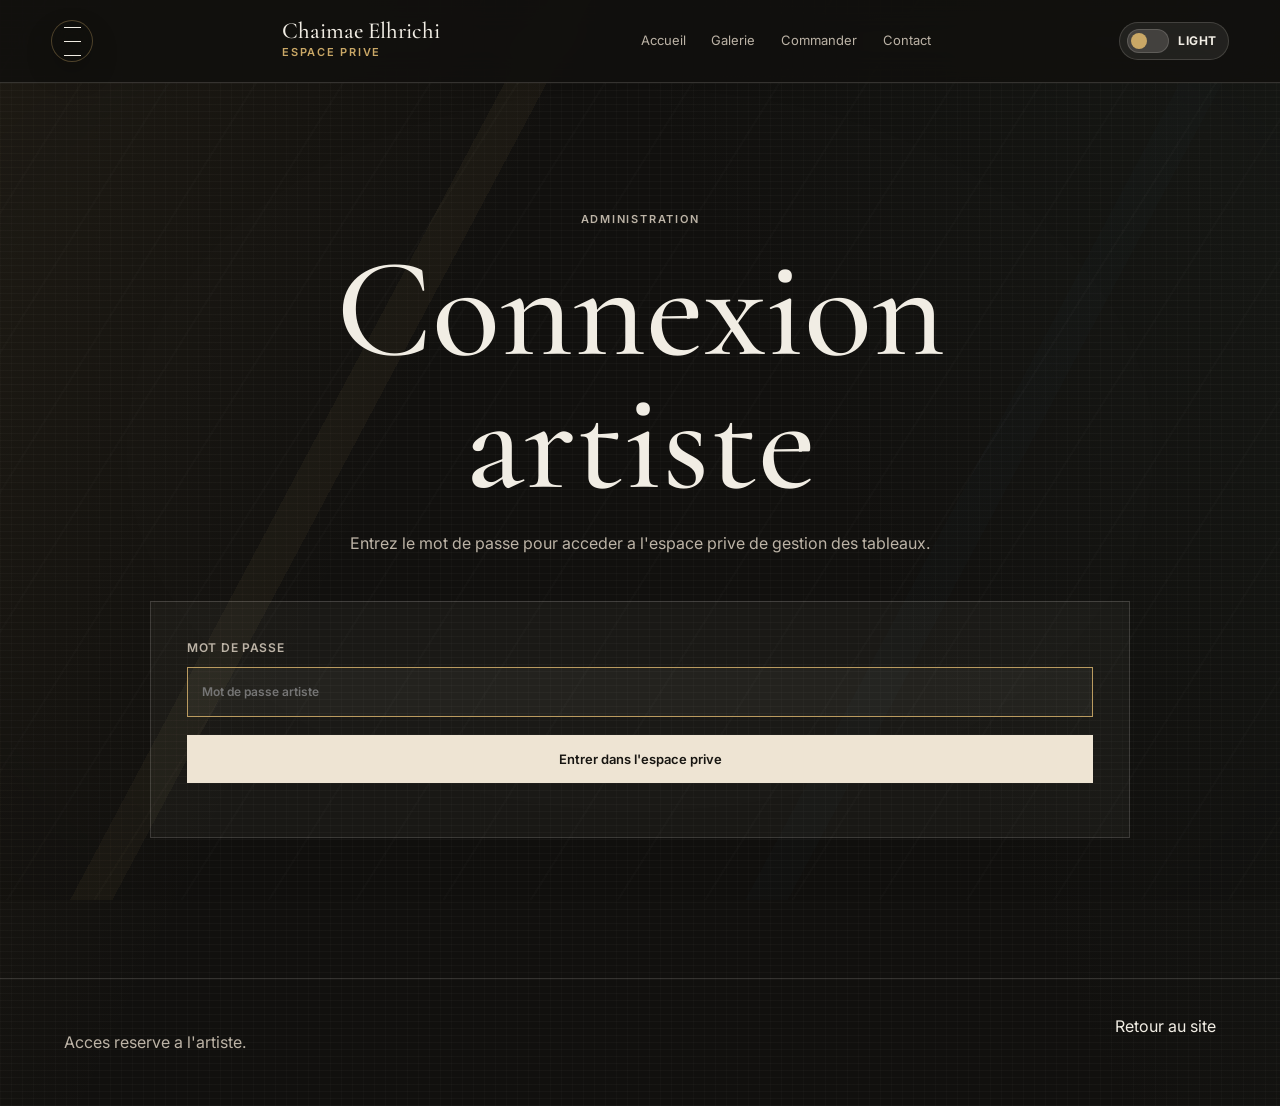
==== commit 8a7c8599: "Move client actions into left drawer" ====
--- a/admin-espace.html
+++ b/admin-espace.html
@@ -7,10 +7,13 @@
     <link rel="preconnect" href="https://fonts.googleapis.com" />
     <link rel="preconnect" href="https://fonts.gstatic.com" crossorigin />
     <link href="https://fonts.googleapis.com/css2?family=Cormorant+Garamond:wght@400;500;600&family=Inter:wght@300;400;500;600&display=swap" rel="stylesheet" />
-    <link rel="stylesheet" href="styles.css?v=20260707-22" />
+    <link rel="stylesheet" href="styles.css?v=20260712-01" />
   </head>
   <body data-page="admin-private">
     <header class="site-header dark" data-reveal>
+      <button class="action-menu-toggle" type="button" data-action-menu-toggle aria-label="Ouvrir le menu client" aria-expanded="false">
+        <span></span><span></span><span></span>
+      </button>
       <a class="brand" href="index.html"><span>Chaimae Elhrichi</span><small>Espace prive</small></a>
       <nav aria-label="Navigation principale">
         <a href="index.html">Accueil</a>
@@ -19,17 +22,17 @@
         <a href="contact.html">Contact</a>
       </nav>
       <div class="header-actions" aria-label="Actions rapides">
-        <button class="icon-action" type="button" data-search-open aria-label="Rechercher une oeuvre">
+        <button class="icon-action" type="button" data-search-open aria-label="Rechercher une oeuvre" data-menu-label="Recherche">
           <svg viewBox="0 0 24 24" aria-hidden="true"><circle cx="11" cy="11" r="7"></circle><path d="m16.5 16.5 4.5 4.5"></path></svg>
         </button>
-        <a class="icon-action account-icon" href="compte.html" data-account-link aria-label="Compte client">
+        <a class="icon-action account-icon" href="compte.html" data-account-link aria-label="Compte client" data-menu-label="Compte">
           <svg viewBox="0 0 24 24" aria-hidden="true"><circle cx="12" cy="7" r="4"></circle><path d="M4 21c1.6-4.2 4.2-6 8-6s6.4 1.8 8 6"></path></svg>
         </a>
-        <a class="icon-action" href="favoris.html" aria-label="Favoris">
+        <a class="icon-action" href="favoris.html" aria-label="Wishlist" data-menu-label="Wishlist">
           <svg viewBox="0 0 24 24" aria-hidden="true"><path d="m12 3 2.8 5.7 6.2.9-4.5 4.4 1.1 6.2L12 17.3l-5.6 2.9 1.1-6.2L3 9.6l6.2-.9L12 3Z"></path></svg>
           <span class="action-count" data-favorite-count>0</span>
         </a>
-        <a class="icon-action" href="panier.html" aria-label="Panier">
+        <a class="icon-action" href="panier.html" aria-label="Panier" data-menu-label="Panier">
           <svg viewBox="0 0 24 24" aria-hidden="true"><path d="M6 8h12l1 13H5L6 8Z"></path><path d="M9 8V6a3 3 0 0 1 6 0v2"></path></svg>
           <span class="action-count" data-cart-count>0</span>
         </a>
@@ -85,17 +88,7 @@
     </footer>
 
     <script src="data.js?v=20260707-16"></script>
-    <script src="script.js?v=20260707-22"></script>
+    <script src="script.js?v=20260712-01"></script>
     <script src="admin.js?v=20260707-7"></script>
   </body>
 </html>
-
-
-
-
-
-
-
-
-
-
--- a/styles.css
+++ b/styles.css
@@ -2325,4 +2325,570 @@
     width: 30px;
     height: 30px;
   }
-}+}
+/* Transformation slider v23 */
+.transformation-section {
+  background:
+    linear-gradient(135deg, rgba(202, 168, 102, 0.08), transparent 36%),
+    linear-gradient(225deg, rgba(78, 102, 88, 0.1), transparent 42%),
+    var(--charcoal);
+  border-top: 1px solid var(--line);
+  border-bottom: 1px solid var(--line);
+}
+
+.transformation-heading {
+  text-align: center;
+}
+
+.transformation-heading p:not(.eyebrow) {
+  width: min(680px, 100%);
+  margin: 0 auto;
+  color: var(--muted);
+}
+
+.transformation-compare {
+  --split: 50%;
+  position: relative;
+  width: min(980px, 100%);
+  aspect-ratio: 16 / 8;
+  min-height: 360px;
+  margin: 34px auto 0;
+  overflow: hidden;
+  border: 1px solid rgba(202, 168, 102, 0.28);
+  background: #c7bbb0;
+  box-shadow: 0 28px 70px rgba(0, 0, 0, 0.28);
+  isolation: isolate;
+}
+
+.transform-scene {
+  position: absolute;
+  inset: 0;
+  overflow: hidden;
+  background:
+    linear-gradient(#d2cdc4 0 58%, #ad9780 58% 61%, #7b6146 61% 100%);
+}
+
+.transform-before {
+  filter: saturate(0.66) contrast(0.9);
+}
+
+.transform-after {
+  clip-path: inset(0 0 0 var(--split));
+  background:
+    radial-gradient(circle at 78% 20%, rgba(255, 236, 190, 0.5), transparent 18%),
+    linear-gradient(#cfc5b8 0 58%, #b69063 58% 61%, #6d4f34 61% 100%);
+}
+
+.room-wall {
+  position: absolute;
+  left: 34%;
+  top: 10%;
+  width: 34%;
+  height: 28%;
+  border: 10px solid rgba(99, 66, 42, 0.35);
+  box-shadow: 0 14px 28px rgba(0, 0, 0, 0.16);
+}
+
+.empty-wall {
+  border-style: dashed;
+  opacity: 0.38;
+  background: rgba(255, 255, 255, 0.16);
+}
+
+.art-wall {
+  border-color: rgba(112, 69, 40, 0.82);
+  background: #1b1612;
+}
+
+.art-wall img {
+  width: 100%;
+  height: 100%;
+  object-fit: cover;
+  filter: saturate(1.15) contrast(1.03);
+}
+
+.room-sofa {
+  position: absolute;
+  left: 30%;
+  bottom: 18%;
+  width: 38%;
+  height: 18%;
+  border-radius: 16px 16px 5px 5px;
+  background: linear-gradient(135deg, #d0b897, #9a7756);
+  box-shadow: inset 0 -18px 0 rgba(72, 45, 30, 0.16), 0 16px 26px rgba(0, 0, 0, 0.18);
+}
+
+.room-sofa::before,
+.room-sofa::after,
+.room-sofa span {
+  content: "";
+  position: absolute;
+  bottom: 48%;
+  width: 17%;
+  height: 34%;
+  border-radius: 3px;
+  background: linear-gradient(135deg, #f0dcae, #aa7d42);
+  box-shadow: 0 8px 12px rgba(0, 0, 0, 0.1);
+}
+
+.room-sofa::before { left: 22%; }
+.room-sofa::after { right: 22%; }
+.room-sofa span { left: 43%; background: linear-gradient(135deg, #fff2ca, #c29a52); }
+
+.room-chair {
+  position: absolute;
+  left: 7%;
+  bottom: 14%;
+  width: 20%;
+  height: 26%;
+  border-radius: 10px 10px 4px 4px;
+  transform: skewY(-4deg);
+  background: linear-gradient(130deg, #caa866, #785232);
+  box-shadow: inset -18px -18px 0 rgba(255, 255, 255, 0.08), 0 16px 24px rgba(0, 0, 0, 0.16);
+}
+
+.room-table {
+  position: absolute;
+  left: 38%;
+  bottom: 6%;
+  width: 26%;
+  height: 10%;
+  border-radius: 50%;
+  background: radial-gradient(ellipse at center, #d7ad67, #795134 72%);
+  box-shadow: 0 16px 22px rgba(0, 0, 0, 0.24);
+}
+
+.room-vase {
+  position: absolute;
+  left: 15%;
+  bottom: 44%;
+  width: 3.5%;
+  height: 13%;
+  border-radius: 50% 50% 42% 42%;
+  background: linear-gradient(90deg, #7a4f2f, #d2a158, #6f4628);
+}
+
+.room-vase::before {
+  content: "";
+  position: absolute;
+  left: -170%;
+  bottom: 76%;
+  width: 440%;
+  height: 80%;
+  background:
+    radial-gradient(circle at 15% 62%, #f3ead5 0 8%, transparent 9%),
+    radial-gradient(circle at 45% 22%, #f9f2df 0 9%, transparent 10%),
+    radial-gradient(circle at 72% 54%, #e9dcc6 0 8%, transparent 9%),
+    linear-gradient(70deg, transparent 47%, #65735c 48% 52%, transparent 53%);
+}
+
+.room-lamp {
+  position: absolute;
+  right: 15%;
+  bottom: 28%;
+  width: 7%;
+  height: 25%;
+}
+
+.room-lamp::before {
+  content: "";
+  position: absolute;
+  left: 46%;
+  bottom: 0;
+  width: 8%;
+  height: 56%;
+  background: #806343;
+}
+
+.room-lamp::after {
+  content: "";
+  position: absolute;
+  left: 0;
+  top: 0;
+  width: 100%;
+  height: 38%;
+  border-radius: 3px;
+  background: radial-gradient(circle at center, #fff3cb, #d6b77d);
+  box-shadow: 0 0 34px rgba(255, 222, 148, 0.58);
+}
+
+.compare-label {
+  position: absolute;
+  z-index: 5;
+  top: 28px;
+  padding: 8px 16px;
+  background: rgba(17, 16, 14, 0.82);
+  color: #fff8ed;
+  font-weight: 800;
+  letter-spacing: 0.05em;
+}
+
+.before-label { left: 28px; }
+.after-label { right: 28px; }
+
+.compare-divider {
+  position: absolute;
+  z-index: 8;
+  top: 0;
+  bottom: 0;
+  left: var(--split);
+  width: 2px;
+  transform: translateX(-1px);
+  background: rgba(255, 255, 255, 0.88);
+}
+
+.compare-divider span {
+  position: absolute;
+  top: 50%;
+  left: 50%;
+  width: 54px;
+  height: 54px;
+  display: grid;
+  place-items: center;
+  transform: translate(-50%, -50%);
+  border-radius: 50%;
+  background: rgba(255, 248, 237, 0.96);
+  color: #1d1812;
+  font-size: 24px;
+  box-shadow: 0 12px 28px rgba(0, 0, 0, 0.18);
+}
+
+.compare-range {
+  position: absolute;
+  inset: 0;
+  z-index: 9;
+  width: 100%;
+  height: 100%;
+  opacity: 0;
+  cursor: ew-resize;
+}
+
+html[data-theme="light"] .transformation-section {
+  background: #fff8ed;
+}
+
+html[data-theme="light"] .transformation-compare {
+  box-shadow: 0 24px 58px rgba(96, 71, 44, 0.16);
+}
+
+@media (max-width: 760px) {
+  .transformation-heading {
+    text-align: left;
+  }
+
+  .transformation-compare {
+    aspect-ratio: 4 / 5;
+    min-height: 440px;
+  }
+
+  .room-wall {
+    left: 21%;
+    top: 11%;
+    width: 58%;
+    height: 24%;
+  }
+
+  .room-sofa {
+    left: 16%;
+    width: 68%;
+    bottom: 20%;
+  }
+
+  .room-chair {
+    left: 4%;
+    width: 27%;
+    height: 22%;
+  }
+
+  .room-lamp {
+    right: 8%;
+    bottom: 34%;
+    width: 12%;
+  }
+
+  .compare-label {
+    top: 16px;
+    padding: 7px 12px;
+    font-size: 12px;
+  }
+
+  .before-label { left: 16px; }
+  .after-label { right: 16px; }
+}
+/* Photographic transformation v24 */
+.photo-transformation {
+  background: #171511;
+  aspect-ratio: 16 / 8;
+  min-height: 390px;
+}
+
+.compare-photo {
+  position: absolute;
+  inset: 0;
+  overflow: hidden;
+}
+
+.compare-photo > img {
+  width: 100%;
+  height: 100%;
+  object-fit: cover;
+  filter: saturate(0.96) contrast(0.98);
+}
+
+.compare-before::after {
+  content: "";
+  position: absolute;
+  inset: 0;
+  background: linear-gradient(90deg, rgba(220, 214, 205, 0.3), rgba(255, 255, 255, 0.06));
+  pointer-events: none;
+}
+
+.compare-after {
+  clip-path: inset(0 0 0 var(--split));
+}
+
+.compare-after > img {
+  filter: saturate(1.08) contrast(1.04) brightness(1.03);
+}
+
+.real-art-frame {
+  position: absolute;
+  left: 49%;
+  top: 14%;
+  width: 24%;
+  aspect-ratio: 1.65 / 1;
+  padding: 9px;
+  background: linear-gradient(135deg, #7c512e, #d0a564 38%, #6b3f22);
+  box-shadow: 0 18px 34px rgba(0, 0, 0, 0.26);
+  transform: perspective(900px) rotateY(-2deg) rotateZ(-0.4deg);
+  z-index: 4;
+}
+
+.real-art-frame img {
+  width: 100%;
+  height: 100%;
+  object-fit: cover;
+}
+
+.after-warmth {
+  position: absolute;
+  inset: 0;
+  z-index: 3;
+  background:
+    radial-gradient(circle at 72% 34%, rgba(255, 222, 156, 0.22), transparent 22%),
+    linear-gradient(90deg, transparent, rgba(202, 168, 102, 0.13));
+  pointer-events: none;
+  mix-blend-mode: screen;
+}
+
+.photo-transformation .compare-label {
+  background: rgba(17, 16, 14, 0.82);
+  color: #fff8ed;
+  backdrop-filter: blur(10px);
+}
+
+.photo-transformation .compare-divider {
+  background: rgba(255, 255, 255, 0.92);
+}
+
+.photo-transformation .compare-divider span {
+  background: rgba(255, 248, 237, 0.98);
+}
+
+html[data-theme="light"] .photo-transformation .compare-label {
+  background: rgba(29, 24, 18, 0.78);
+  color: #fff8ed;
+}
+
+@media (max-width: 760px) {
+  .photo-transformation {
+    aspect-ratio: 4 / 5;
+    min-height: 440px;
+  }
+
+  .compare-photo > img {
+    object-position: center;
+  }
+
+  .real-art-frame {
+    left: 35%;
+    top: 16%;
+    width: 46%;
+    padding: 6px;
+  }
+}
+/* Exact salon images v25 */
+.exact-transformation {
+  aspect-ratio: 4 / 5.35;
+  width: min(760px, 100%);
+  min-height: 520px;
+  background: #d8d8d2;
+}
+
+.exact-transformation .compare-photo > img {
+  object-fit: cover;
+  object-position: center;
+}
+
+.exact-transformation .compare-before::after,
+.exact-transformation .after-warmth,
+.exact-transformation .real-art-frame {
+  display: none;
+}
+
+@media (min-width: 980px) {
+  .exact-transformation {
+    width: min(820px, 100%);
+  }
+}
+
+@media (max-width: 760px) {
+  .exact-transformation {
+    width: 100%;
+    min-height: 470px;
+  }
+}
+
+/* Smaller salon comparison v26 */
+.transformation-section {
+  padding-top: clamp(52px, 6vw, 82px);
+  padding-bottom: clamp(52px, 6vw, 82px);
+}
+
+.exact-transformation {
+  width: min(540px, 100%);
+  min-height: 0;
+  margin-inline: auto;
+}
+
+@media (min-width: 980px) {
+  .exact-transformation {
+    width: min(580px, 100%);
+  }
+}
+
+@media (max-width: 760px) {
+  .exact-transformation {
+    width: min(330px, 100%);
+    min-height: 0;
+  }
+}
+
+/* Left hidden client menu v27 */
+.action-menu-toggle {
+  width: 42px;
+  height: 42px;
+  display: inline-grid;
+  place-items: center;
+  gap: 4px;
+  flex: 0 0 auto;
+  border: 1px solid rgba(202, 168, 102, 0.34);
+  border-radius: 999px;
+  background: rgba(17, 16, 14, 0.56);
+  color: var(--ink);
+  cursor: pointer;
+  box-shadow: 0 12px 28px rgba(0, 0, 0, 0.18);
+  backdrop-filter: blur(14px);
+}
+
+.action-menu-toggle span {
+  width: 17px;
+  height: 1px;
+  display: block;
+  background: currentColor;
+  transition: transform 0.2s ease, opacity 0.2s ease;
+}
+
+.action-menu-open .action-menu-toggle span:nth-child(1) {
+  transform: translateY(5px) rotate(42deg);
+}
+
+.action-menu-open .action-menu-toggle span:nth-child(2) {
+  opacity: 0;
+}
+
+.action-menu-open .action-menu-toggle span:nth-child(3) {
+  transform: translateY(-5px) rotate(-42deg);
+}
+
+.header-actions {
+  position: fixed;
+  top: 92px;
+  left: 18px;
+  z-index: 19;
+  width: min(250px, calc(100vw - 36px));
+  display: grid;
+  gap: 8px;
+  padding: 12px;
+  border-radius: 18px;
+  transform: translateX(calc(-100% - 34px));
+  opacity: 0;
+  pointer-events: none;
+  transition: transform 0.28s ease, opacity 0.2s ease;
+}
+
+.action-menu-open .header-actions {
+  transform: translateX(0);
+  opacity: 1;
+  pointer-events: auto;
+}
+
+.header-actions .icon-action {
+  width: 100%;
+  min-height: 46px;
+  display: grid;
+  grid-template-columns: 30px minmax(0, 1fr);
+  justify-items: start;
+  align-items: center;
+  gap: 12px;
+  padding: 9px 12px;
+  border-radius: 12px;
+  text-decoration: none;
+}
+
+.header-actions .icon-action::after {
+  content: attr(data-menu-label);
+  font-size: 13px;
+  font-weight: 600;
+  color: currentColor;
+}
+
+.header-actions .icon-action:hover,
+.header-actions .icon-action.active {
+  background: rgba(202, 168, 102, 0.12);
+}
+
+.header-actions .action-count {
+  top: 5px;
+  right: 8px;
+}
+
+html[data-theme="light"] .action-menu-toggle {
+  background: rgba(255, 248, 237, 0.76);
+  color: #1d1812;
+  border-color: rgba(159, 115, 49, 0.26);
+  box-shadow: 0 12px 26px rgba(96, 71, 44, 0.12);
+}
+
+@media (max-width: 760px) {
+  .site-header {
+    grid-template-columns: auto minmax(0, 1fr) auto;
+  }
+
+  .action-menu-toggle {
+    grid-column: 1;
+    grid-row: 1;
+  }
+
+  .header-actions {
+    top: 86px;
+    left: 12px;
+    width: min(230px, calc(100vw - 24px));
+    justify-self: auto;
+  }
+
+  .header-actions .icon-action {
+    width: 100%;
+    height: auto;
+  }
+}
